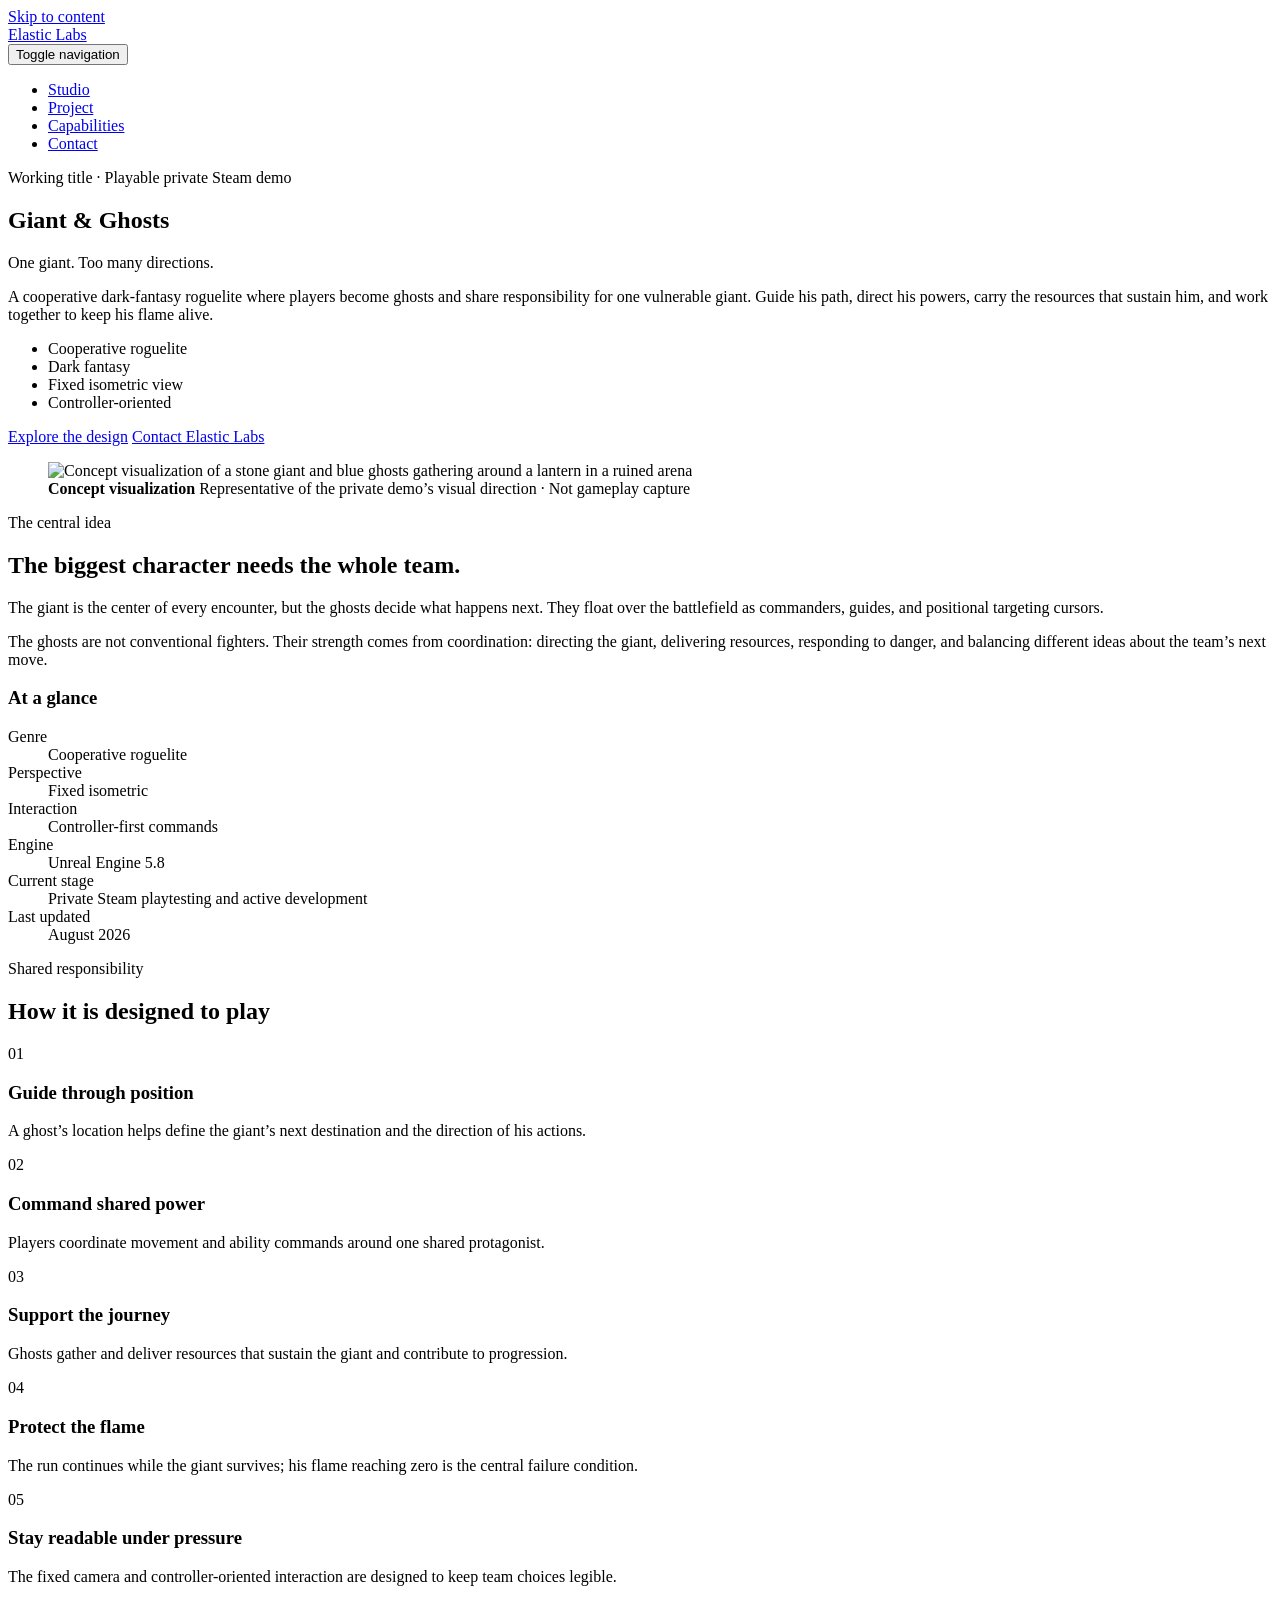
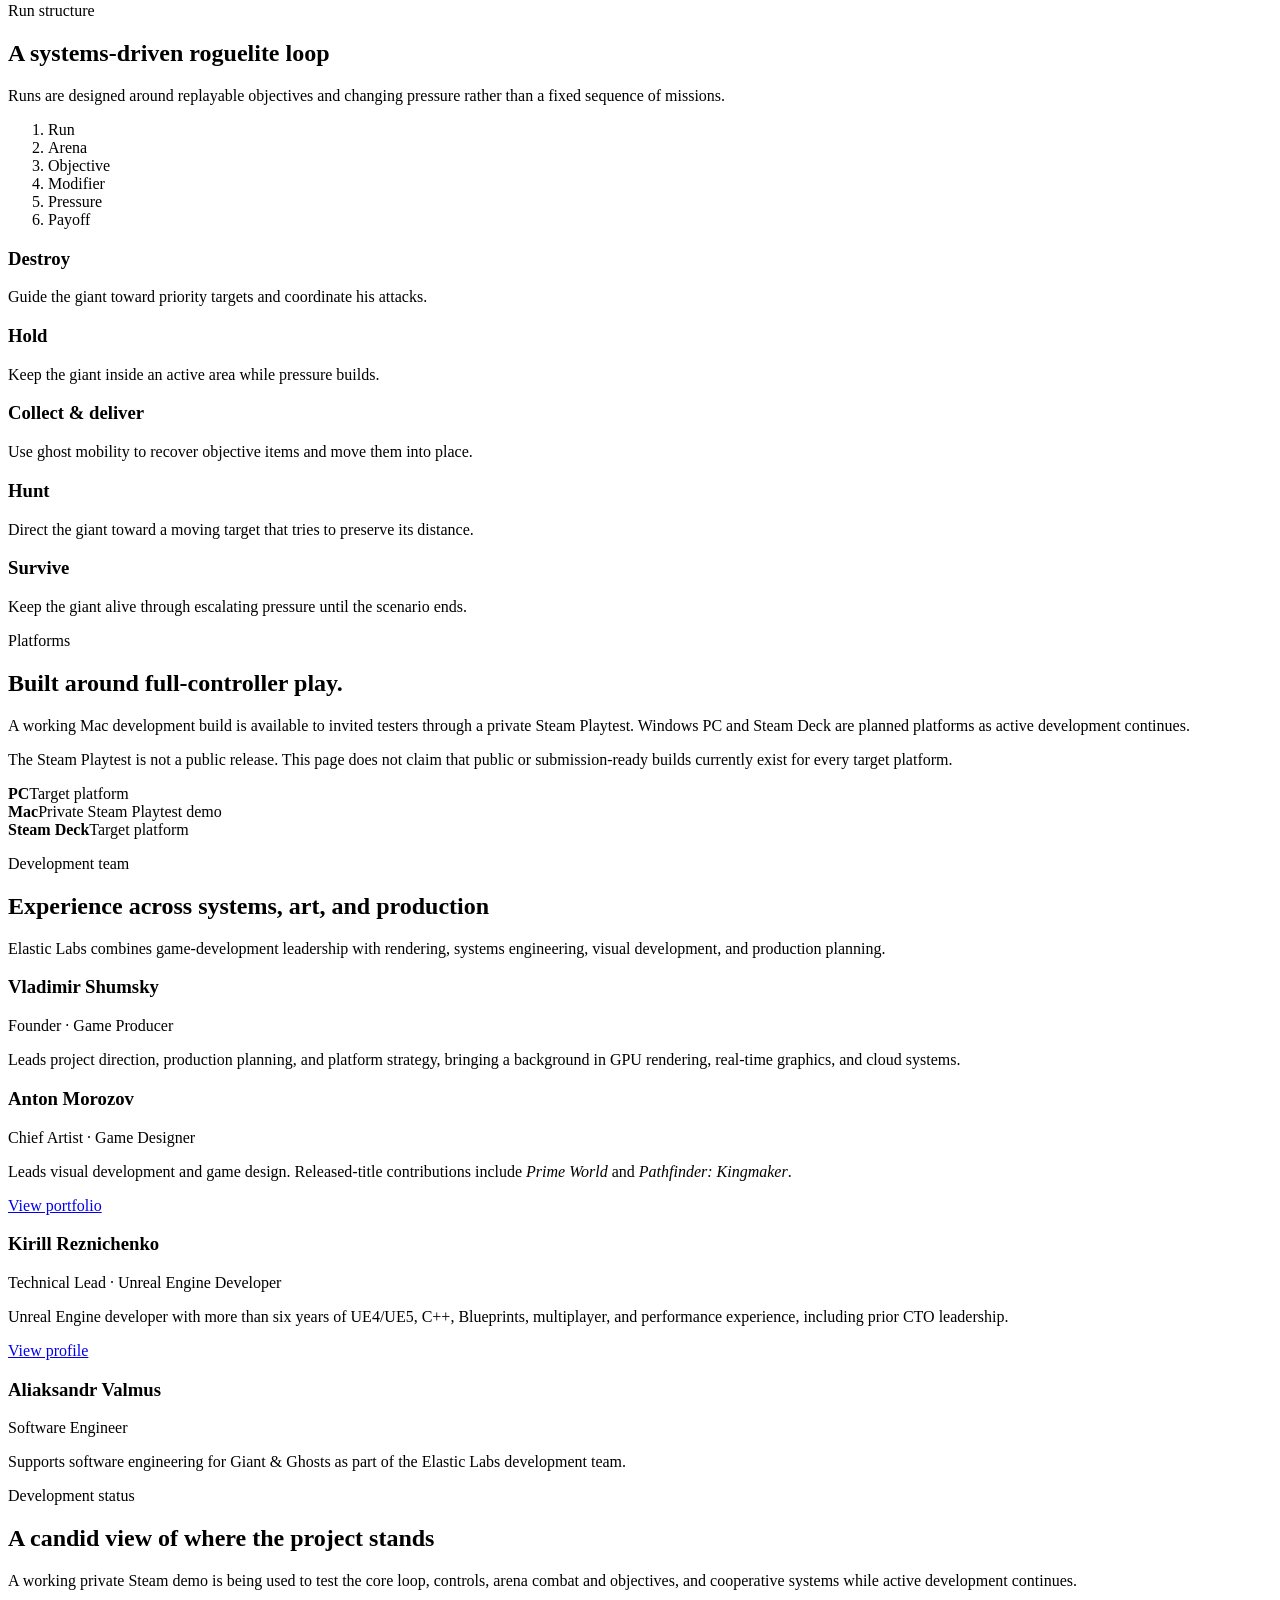
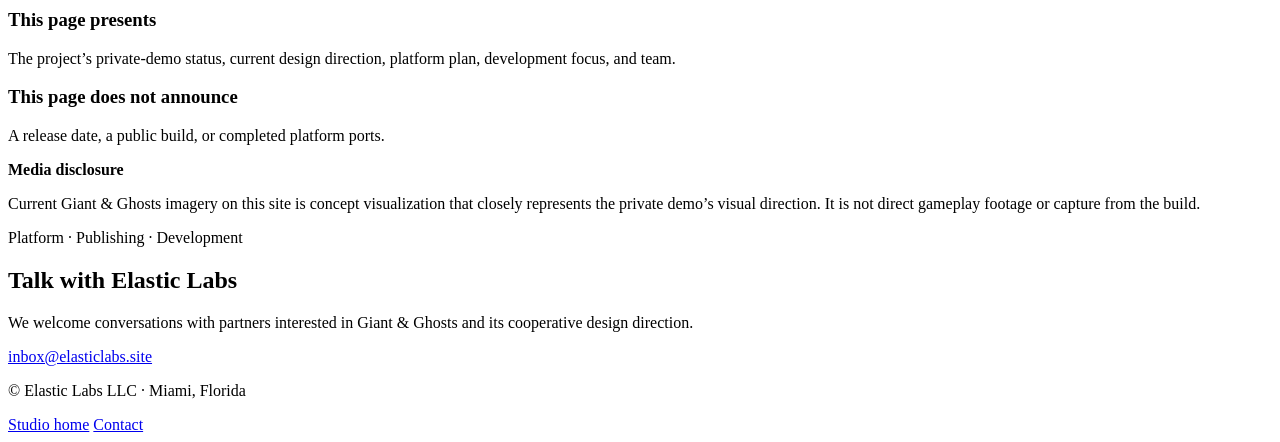
==== games/giant-and-ghosts/index.html @ 657b1c11 "Make elasticlabs.com the canonical public website" ====
<!DOCTYPE html>
<html lang="en">
<head>
  <meta charset="UTF-8" />
  <meta name="viewport" content="width=device-width, initial-scale=1.0" />
  <title>Giant &amp; Ghosts — Cooperative Dark-Fantasy Roguelite | Elastic Labs</title>
  <meta name="description" content="Meet Giant &amp; Ghosts, a cooperative dark-fantasy roguelite with a working private Steam Playtest demo on Mac, with Windows PC and Steam Deck planned." />
  <meta name="theme-color" content="#0a0a0f" />
  <link rel="canonical" href="https://elasticlabs.com/games/giant-and-ghosts/" />
  <meta property="og:type" content="website" />
  <meta property="og:title" content="Giant &amp; Ghosts | Elastic Labs" />
  <meta property="og:description" content="A cooperative dark-fantasy roguelite with a working private demo available to invited testers through Steam Playtest." />
  <meta property="og:url" content="https://elasticlabs.com/games/giant-and-ghosts/" />
  <link rel="preconnect" href="https://fonts.googleapis.com" />
  <link rel="preconnect" href="https://fonts.gstatic.com" crossorigin />
  <link href="https://fonts.googleapis.com/css2?family=Inter:wght@400;500;600;700&amp;display=swap" rel="stylesheet" />
  <link rel="stylesheet" href="/styles.css" />
</head>
<body class="game-page">
  <a class="skip-link" href="#main-content">Skip to content</a>

  <header class="site-header">
    <div class="container">
      <a class="logo" href="/">Elastic Labs</a>
      <nav class="nav" aria-label="Main navigation">
        <button class="nav__toggle" type="button" aria-expanded="false" aria-controls="nav-menu">
          <span class="sr-only">Toggle navigation</span>
          <span class="nav__line"></span>
          <span class="nav__line"></span>
          <span class="nav__line"></span>
        </button>
        <ul class="nav__menu" id="nav-menu">
          <li><a href="/#studio">Studio</a></li>
          <li><a href="/games/giant-and-ghosts/" aria-current="page">Project</a></li>
          <li><a href="/#capabilities">Capabilities</a></li>
          <li><a href="#contact">Contact</a></li>
        </ul>
      </nav>
    </div>
  </header>

  <main id="main-content">
    <section class="game-hero">
      <div class="container game-hero__grid">
        <div class="game-hero__copy">
          <p class="eyebrow">Working title · Playable private Steam demo</p>
          <h1>Giant &amp; Ghosts</h1>
          <p class="game-hero__tagline">One giant. Too many directions.</p>
          <p class="lead">
            A cooperative dark-fantasy roguelite where players become ghosts and share
            responsibility for one vulnerable giant. Guide his path, direct his powers,
            carry the resources that sustain him, and work together to keep his flame alive.
          </p>
          <ul class="project__tags" role="list" aria-label="Project attributes">
            <li>Cooperative roguelite</li>
            <li>Dark fantasy</li>
            <li>Fixed isometric view</li>
            <li>Controller-oriented</li>
          </ul>
          <div class="game-hero__actions">
            <a class="button" href="#design">Explore the design</a>
            <a class="link" href="#contact">Contact Elastic Labs</a>
          </div>
        </div>

        <figure class="game-hero__media">
          <img src="/assets/giant-and-ghosts-concept.jpg" alt="Concept visualization of a stone giant and blue ghosts gathering around a lantern in a ruined arena" />
          <figcaption>
            <strong>Concept visualization</strong>
            <span>Representative of the private demo’s visual direction · Not gameplay capture</span>
          </figcaption>
        </figure>
      </div>
    </section>

    <section class="section" id="design">
      <div class="container content-split">
        <div>
          <p class="eyebrow">The central idea</p>
          <h2>The biggest character needs the whole team.</h2>
          <p class="section__lead section__lead--wide">
            The giant is the center of every encounter, but the ghosts decide what happens next.
            They float over the battlefield as commanders, guides, and positional targeting cursors.
          </p>
          <p class="body-muted">
            The ghosts are not conventional fighters. Their strength comes from coordination:
            directing the giant, delivering resources, responding to danger, and balancing
            different ideas about the team’s next move.
          </p>
        </div>
        <aside class="fact-panel" aria-label="Project facts">
          <h3>At a glance</h3>
          <dl class="fact-list">
            <div><dt>Genre</dt><dd>Cooperative roguelite</dd></div>
            <div><dt>Perspective</dt><dd>Fixed isometric</dd></div>
            <div><dt>Interaction</dt><dd>Controller-first commands</dd></div>
            <div><dt>Engine</dt><dd>Unreal Engine 5.8</dd></div>
            <div><dt>Current stage</dt><dd>Private Steam playtesting and active development</dd></div>
            <div><dt>Last updated</dt><dd><time datetime="2026-08-09">August 2026</time></dd></div>
          </dl>
        </aside>
      </div>
    </section>

    <section class="section section--dark" aria-labelledby="play-heading">
      <div class="container">
        <p class="eyebrow">Shared responsibility</p>
        <h2 id="play-heading">How it is designed to play</h2>
        <div class="feature-grid">
          <article class="feature-card">
            <span class="feature-card__number">01</span>
            <h3>Guide through position</h3>
            <p>A ghost’s location helps define the giant’s next destination and the direction of his actions.</p>
          </article>
          <article class="feature-card">
            <span class="feature-card__number">02</span>
            <h3>Command shared power</h3>
            <p>Players coordinate movement and ability commands around one shared protagonist.</p>
          </article>
          <article class="feature-card">
            <span class="feature-card__number">03</span>
            <h3>Support the journey</h3>
            <p>Ghosts gather and deliver resources that sustain the giant and contribute to progression.</p>
          </article>
          <article class="feature-card">
            <span class="feature-card__number">04</span>
            <h3>Protect the flame</h3>
            <p>The run continues while the giant survives; his flame reaching zero is the central failure condition.</p>
          </article>
          <article class="feature-card">
            <span class="feature-card__number">05</span>
            <h3>Stay readable under pressure</h3>
            <p>The fixed camera and controller-oriented interaction are designed to keep team choices legible.</p>
          </article>
        </div>
      </div>
    </section>

    <section class="section" aria-labelledby="loop-heading">
      <div class="container">
        <div class="section-heading-row">
          <div>
            <p class="eyebrow">Run structure</p>
            <h2 id="loop-heading">A systems-driven roguelite loop</h2>
          </div>
          <p class="body-muted section-heading-row__copy">
            Runs are designed around replayable objectives and changing pressure rather than a
            fixed sequence of missions.
          </p>
        </div>

        <ol class="loop-strip" role="list" aria-label="Designed run structure">
          <li>Run</li>
          <li>Arena</li>
          <li>Objective</li>
          <li>Modifier</li>
          <li>Pressure</li>
          <li>Payoff</li>
        </ol>

        <div class="objective-grid">
          <article><h3>Destroy</h3><p>Guide the giant toward priority targets and coordinate his attacks.</p></article>
          <article><h3>Hold</h3><p>Keep the giant inside an active area while pressure builds.</p></article>
          <article><h3>Collect &amp; deliver</h3><p>Use ghost mobility to recover objective items and move them into place.</p></article>
          <article><h3>Hunt</h3><p>Direct the giant toward a moving target that tries to preserve its distance.</p></article>
          <article><h3>Survive</h3><p>Keep the giant alive through escalating pressure until the scenario ends.</p></article>
        </div>
      </div>
    </section>

    <section class="section section--platform" aria-labelledby="platform-heading">
      <div class="container platform-layout">
        <div>
          <p class="eyebrow">Platforms</p>
          <h2 id="platform-heading">Built around full-controller play.</h2>
          <p class="section__lead section__lead--wide">
            A working Mac development build is available to invited testers through a private Steam
            Playtest. Windows PC and Steam Deck are planned platforms as active development continues.
          </p>
          <p class="body-muted">
            The Steam Playtest is not a public release. This page does not claim that public or
            submission-ready builds currently exist for every target platform.
          </p>
        </div>
        <div class="platform-list" role="list" aria-label="Target platforms">
          <div role="listitem"><strong>PC</strong><span>Target platform</span></div>
          <div role="listitem"><strong>Mac</strong><span>Private Steam Playtest demo</span></div>
          <div role="listitem"><strong>Steam Deck</strong><span>Target platform</span></div>
        </div>
      </div>
    </section>

    <section class="section" id="team" aria-labelledby="team-heading">
      <div class="container">
        <p class="eyebrow">Development team</p>
        <h2 id="team-heading">Experience across systems, art, and production</h2>
        <p class="section__lead">
          Elastic Labs combines game-development leadership with rendering, systems engineering,
          visual development, and production planning.
        </p>
        <div class="team-grid">
          <article class="team-card">
            <h3>Vladimir Shumsky</h3>
            <p class="team-card__role">Founder · Game Producer</p>
            <p>Leads project direction, production planning, and platform strategy, bringing a background in GPU rendering, real-time graphics, and cloud systems.</p>
          </article>
          <article class="team-card">
            <h3>Anton Morozov</h3>
            <p class="team-card__role">Chief Artist · Game Designer</p>
            <p>Leads visual development and game design. Released-title contributions include <em>Prime World</em> and <em>Pathfinder: Kingmaker</em>.</p>
            <a class="team-card__link" href="https://ironlupus.artstation.com/" rel="noopener noreferrer">View portfolio</a>
          </article>
          <article class="team-card">
            <h3>Kirill Reznichenko</h3>
            <p class="team-card__role">Technical Lead · Unreal Engine Developer</p>
            <p>Unreal Engine developer with more than six years of UE4/UE5, C++, Blueprints, multiplayer, and performance experience, including prior CTO leadership.</p>
            <a class="team-card__link" href="https://www.linkedin.com/in/vahatech/" rel="noopener noreferrer">View profile</a>
          </article>
          <article class="team-card">
            <h3>Aliaksandr Valmus</h3>
            <p class="team-card__role">Software Engineer</p>
            <p>Supports software engineering for Giant &amp; Ghosts as part of the Elastic Labs development team.</p>
          </article>
        </div>
      </div>
    </section>

    <section class="section section--status" aria-labelledby="status-heading">
      <div class="container status-layout">
        <div>
          <p class="eyebrow">Development status</p>
          <h2 id="status-heading">A candid view of where the project stands</h2>
          <p class="body-muted">
            A working private Steam demo is being used to test the core loop, controls, arena combat
            and objectives, and cooperative systems while active development continues.
          </p>
        </div>
        <div class="status-grid">
          <article>
            <h3>This page presents</h3>
            <p>The project’s private-demo status, current design direction, platform plan, development focus, and team.</p>
          </article>
          <article>
            <h3>This page does not announce</h3>
            <p>A release date, a public build, or completed platform ports.</p>
          </article>
        </div>
        <div class="media-disclosure">
          <strong>Media disclosure</strong>
          <p>Current Giant &amp; Ghosts imagery on this site is concept visualization that closely represents the private demo’s visual direction. It is not direct gameplay footage or capture from the build.</p>
        </div>
      </div>
    </section>

    <section class="cta" id="contact">
      <div class="container cta__content">
        <div>
          <p class="eyebrow eyebrow--light">Platform · Publishing · Development</p>
          <h2>Talk with Elastic Labs</h2>
          <p>We welcome conversations with partners interested in Giant &amp; Ghosts and its cooperative design direction.</p>
        </div>
        <div class="cta__actions">
          <a class="button button--light" href="mailto:inbox@elasticlabs.site">inbox@elasticlabs.site</a>
        </div>
      </div>
    </section>
  </main>

  <footer class="site-footer">
    <div class="container footer__content footer__content--project">
      <p>&copy; <span id="year"></span> Elastic Labs LLC · Miami, Florida</p>
      <div class="footer__links">
        <a href="/">Studio home</a>
        <a href="mailto:inbox@elasticlabs.site">Contact</a>
      </div>
    </div>
  </footer>

  <script src="/script.js"></script>
</body>
</html>
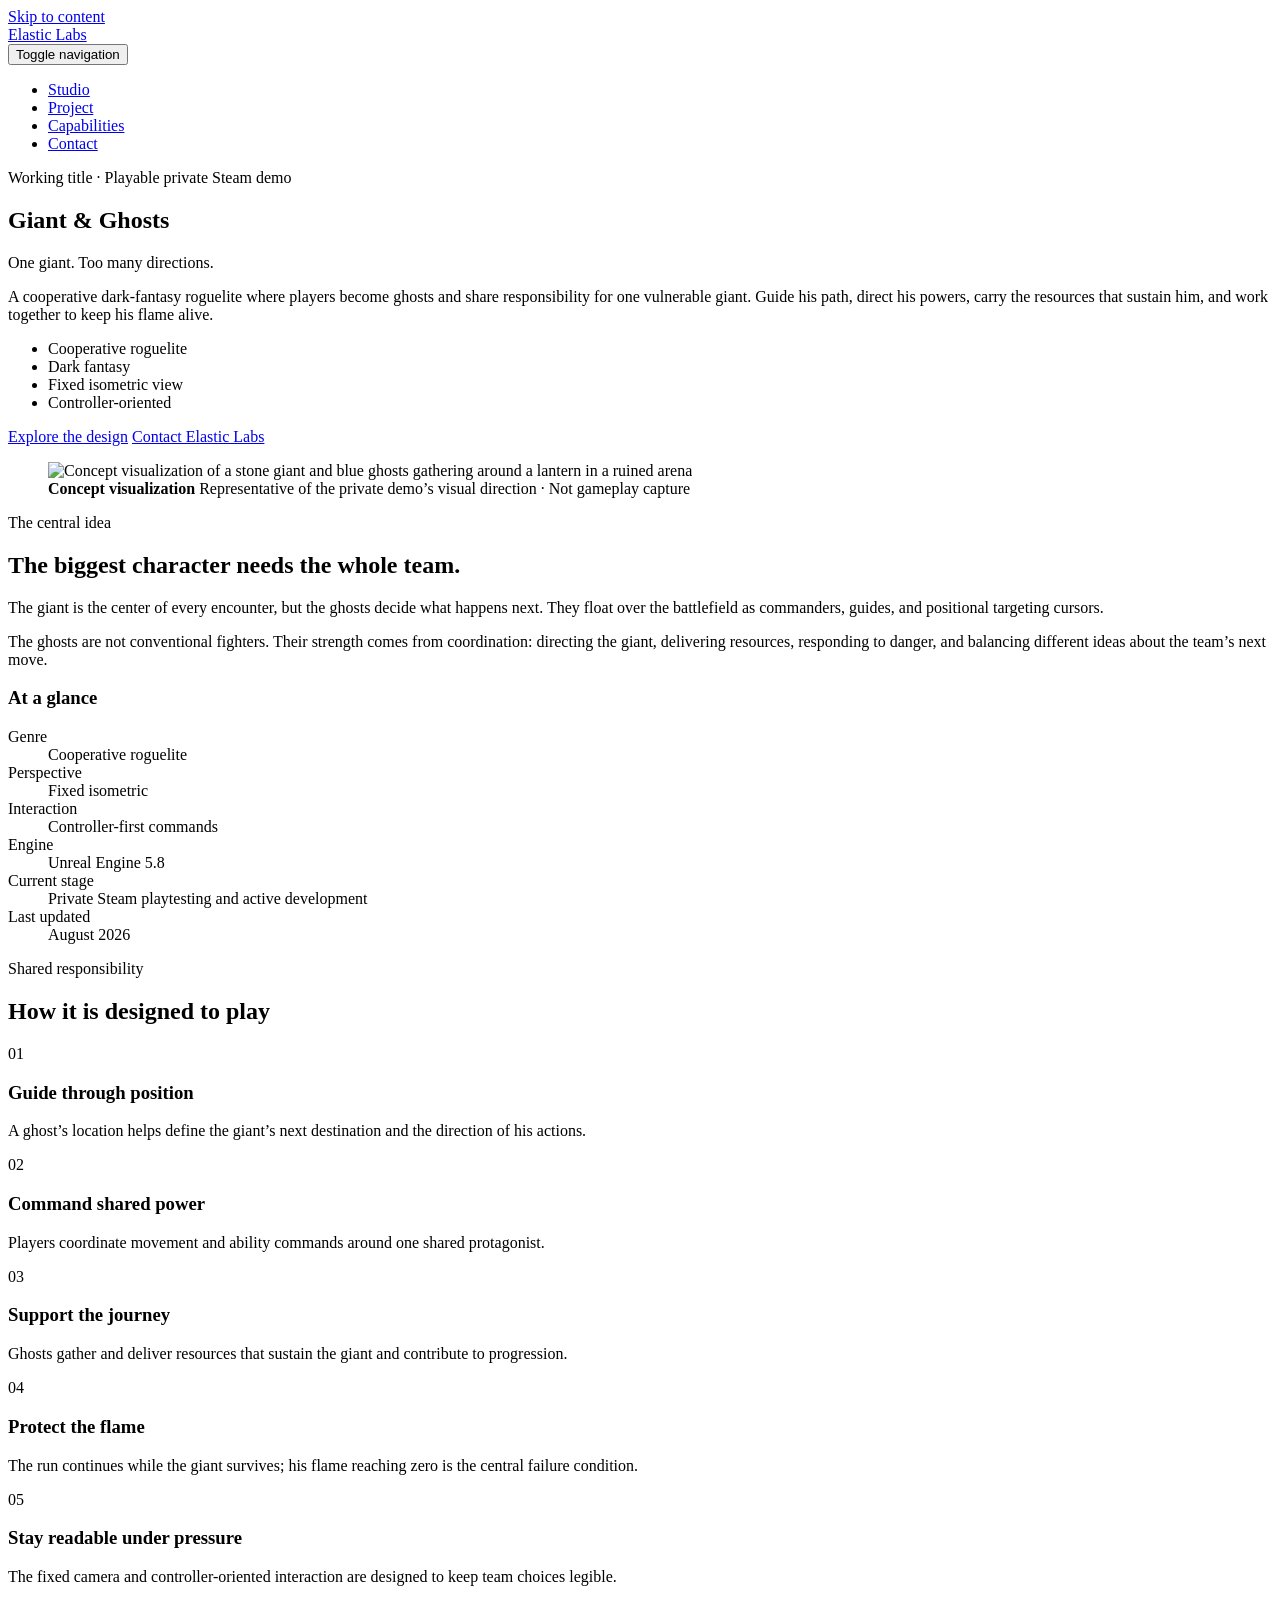
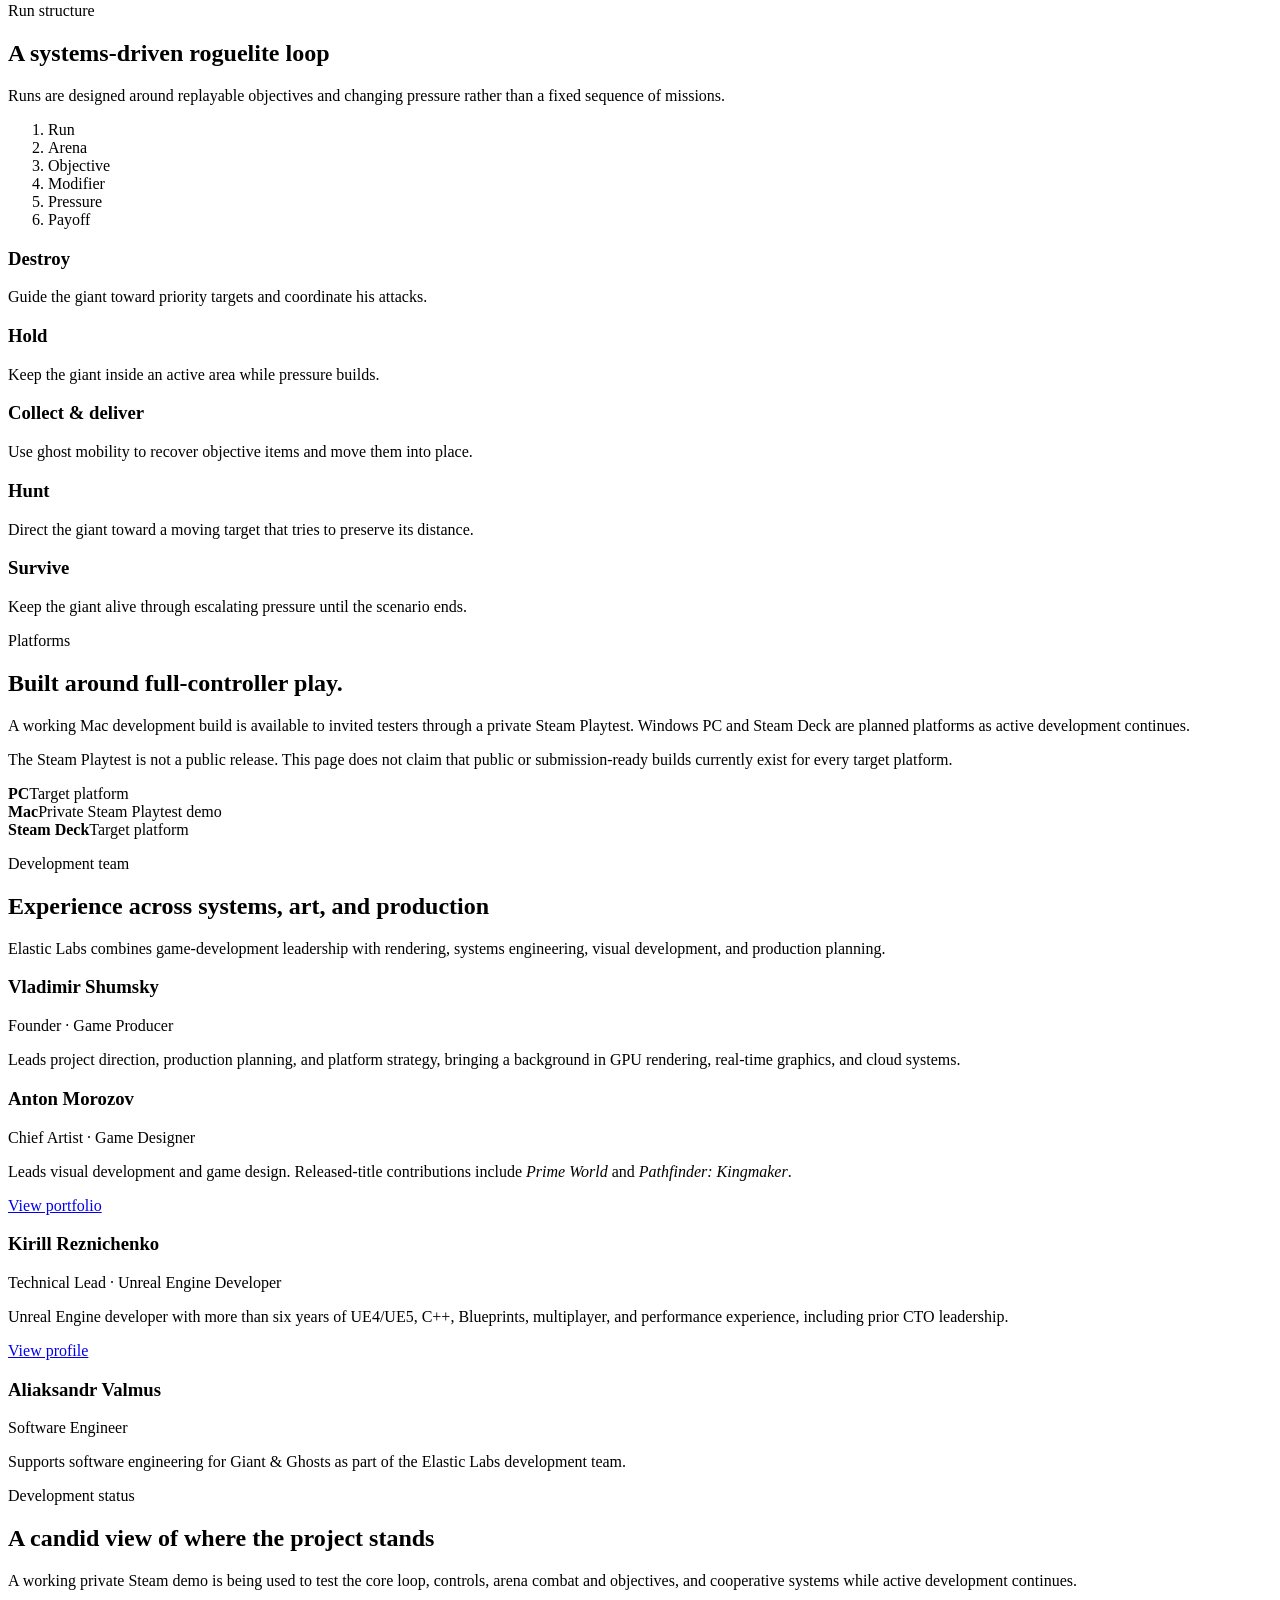
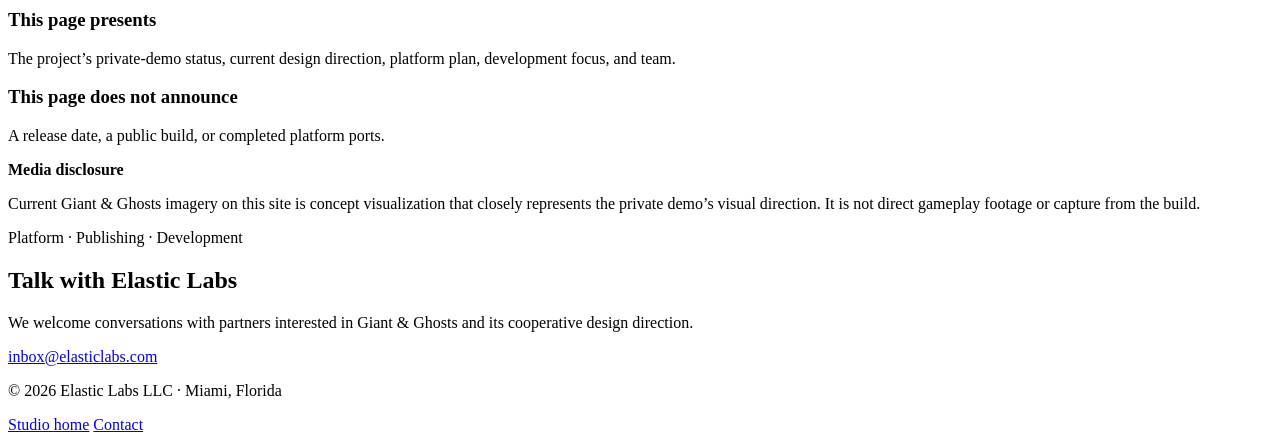
==== commit f3ad01a0: "Prepare .com public contact address after mail routing setup" ====
--- a/games/giant-and-ghosts/index.html
+++ b/games/giant-and-ghosts/index.html
@@ -260,7 +260,7 @@
           <p>We welcome conversations with partners interested in Giant &amp; Ghosts and its cooperative design direction.</p>
         </div>
         <div class="cta__actions">
-          <a class="button button--light" href="mailto:inbox@elasticlabs.site">inbox@elasticlabs.site</a>
+          <a class="button button--light" href="mailto:inbox@elasticlabs.com">inbox@elasticlabs.com</a>
         </div>
       </div>
     </section>
@@ -271,7 +271,7 @@
       <p>&copy; <span id="year"></span> Elastic Labs LLC · Miami, Florida</p>
       <div class="footer__links">
         <a href="/">Studio home</a>
-        <a href="mailto:inbox@elasticlabs.site">Contact</a>
+        <a href="mailto:inbox@elasticlabs.com">Contact</a>
       </div>
     </div>
   </footer>
